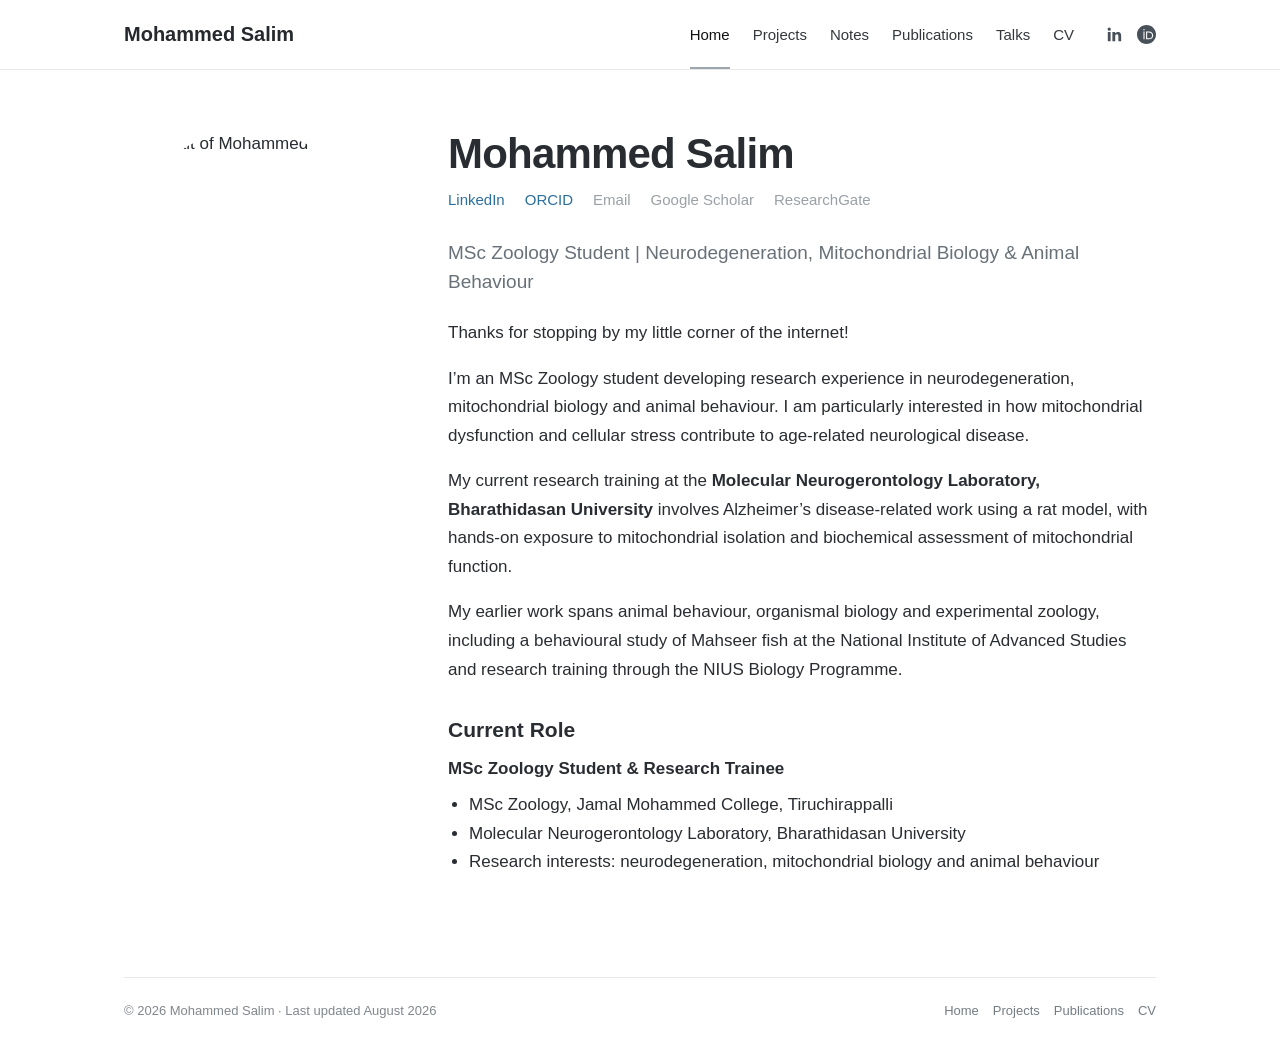
==== index.html @ 858161e7 "Add files via upload" ====
<!doctype html>
<html lang="en">
<head>
<meta charset="utf-8">
<meta name="viewport" content="width=device-width, initial-scale=1">
<meta name="description" content="Mohammed Salim — MSc Zoology student interested in neurodegeneration, mitochondrial biology and animal behaviour.">
<meta name="author" content="Mohammed Salim">
<title>Mohammed Salim</title>
<link rel="stylesheet" href="styles.css">
</head>
<body>
<header class="site-header">
  <div class="header-inner">
    <a class="brand" href="index.html">Mohammed Salim</a>
    <nav class="nav" aria-label="Primary navigation">
      <a href="index.html" class="active">Home</a>
<a href="projects.html">Projects</a>
<a href="notes.html">Notes</a>
<a href="publications.html">Publications</a>
<a href="talks.html">Talks</a>
<a href="cv.html">CV</a>
    </nav>
    <div class="social-icons" aria-label="Profile links">
      <a class="icon-link" href="https://www.linkedin.com/in/salim-ibi" target="_blank" rel="noopener" title="LinkedIn" aria-label="LinkedIn"><svg viewBox="0 0 24 24" aria-hidden="true"><path d="M20.45 20.45h-3.56v-5.57c0-1.33-.03-3.04-1.85-3.04-1.86 0-2.14 1.45-2.14 2.94v5.67H9.34V8.99h3.42v1.57h.05c.48-.9 1.64-1.85 3.37-1.85 3.6 0 4.27 2.37 4.27 5.46v6.28zM5.32 7.42a2.06 2.06 0 1 1 0-4.12 2.06 2.06 0 0 1 0 4.12zM7.1 20.45H3.54V8.99H7.1v11.46z"/></svg></a>
      <a class="icon-link" href="https://orcid.org/0009-0006-0956-3872" target="_blank" rel="noopener" title="ORCID" aria-label="ORCID"><svg viewBox="0 0 24 24" aria-hidden="true"><path d="M12 0C5.37 0 0 5.37 0 12s5.37 12 12 12 12-5.37 12-12S18.63 0 12 0zm-3.15 5.2c.48 0 .87.39.87.87s-.39.87-.87.87a.87.87 0 1 1 0-1.74zm-.66 3.09h1.32v9.66H8.19V8.29zm3.27 0h3.58c3.56 0 5.37 2.54 5.37 4.83 0 2.48-1.94 4.83-5.36 4.83h-3.59V8.29zm1.32 1.19v7.28h2.1c3.14 0 4.17-1.89 4.17-3.64 0-1.7-1.12-3.64-4.17-3.64h-2.1z"/></svg></a>
    </div>
  </div>
</header>
<main>
  <section class="home-grid">
    <div><img class="portrait" src="assets/profile.png" alt="Portrait of Mohammed Salim"></div>
    <div>
      <h1>Mohammed Salim</h1>
      <div class="profile-links">
        <a href="https://www.linkedin.com/in/salim-ibi" target="_blank" rel="noopener">LinkedIn</a>
        <a href="https://orcid.org/0009-0006-0956-3872" target="_blank" rel="noopener">ORCID</a>
        <span class="pending" title="Add your public email later">Email</span>
        <span class="pending" title="Add after creating your profile">Google Scholar</span>
        <span class="pending" title="Add after creating your profile">ResearchGate</span>
      </div>
      <p class="headline">MSc Zoology Student | Neurodegeneration, Mitochondrial Biology &amp; Animal Behaviour</p>
      <p>Thanks for stopping by my little corner of the internet!</p>
      <p>I’m an MSc Zoology student developing research experience in neurodegeneration, mitochondrial biology and animal behaviour. I am particularly interested in how mitochondrial dysfunction and cellular stress contribute to age-related neurological disease.</p>
      <p>My current research training at the <strong>Molecular Neurogerontology Laboratory, Bharathidasan University</strong> involves Alzheimer’s disease-related work using a rat model, with hands-on exposure to mitochondrial isolation and biochemical assessment of mitochondrial function.</p>
      <p>My earlier work spans animal behaviour, organismal biology and experimental zoology, including a behavioural study of Mahseer fish at the National Institute of Advanced Studies and research training through the NIUS Biology Programme.</p>
      <div class="current-role">
        <h3>Current Role</h3>
        <strong>MSc Zoology Student &amp; Research Trainee</strong>
        <ul>
          <li>MSc Zoology, Jamal Mohammed College, Tiruchirappalli</li>
          <li>Molecular Neurogerontology Laboratory, Bharathidasan University</li>
          <li>Research interests: neurodegeneration, mitochondrial biology and animal behaviour</li>
        </ul>
      </div>
    </div>
  </section>
</main>
<footer>
  <div class="footer-inner">
    <div>© 2026 Mohammed Salim · Last updated August 2026</div>
    <div class="footer-links"><a href="index.html">Home</a><a href="projects.html">Projects</a><a href="publications.html">Publications</a><a href="cv.html">CV</a></div>
  </div>
</footer>
</body>
</html>
---- styles.css ----
:root{
  --ink:#292d32;
  --muted:#687078;
  --link:#2b6f9f;
  --line:#e6e8ea;
  --soft:#f7f8f9;
  --max:1080px;
}
*{box-sizing:border-box}
html{background:#fff}
body{
  margin:0;
  color:var(--ink);
  background:#fff;
  font-family:-apple-system,BlinkMacSystemFont,"Segoe UI",Roboto,Helvetica,Arial,sans-serif;
  font-size:17px;
  line-height:1.68;
  -webkit-font-smoothing:antialiased;
}
a{color:var(--link);text-decoration:none}
a:hover{text-decoration:underline}
.site-header{border-bottom:1px solid var(--line);background:#fff}
.header-inner{
  max-width:var(--max);
  margin:0 auto;
  min-height:68px;
  padding:0 24px;
  display:flex;
  align-items:center;
  gap:28px;
}
.brand{
  margin-right:auto;
  color:#25282c;
  font-weight:600;
  font-size:20px;
  white-space:nowrap;
}
.brand:hover{text-decoration:none;color:#25282c}
.nav{display:flex;align-items:center;gap:23px;flex-wrap:wrap;font-size:15px}
.nav a{color:#34383c;padding:22px 0 20px;border-bottom:2px solid transparent}
.nav a:hover{text-decoration:none;color:#111}
.nav a.active{color:#111;border-bottom-color:#9ea6ad}
.social-icons{display:flex;align-items:center;gap:12px;margin-left:2px}
.icon-link{width:20px;height:20px;display:inline-flex;align-items:center;justify-content:center;color:#48515a}
.icon-link:hover{color:#111;text-decoration:none}
.icon-link svg{width:19px;height:19px;fill:currentColor}
main{max-width:var(--max);margin:0 auto;padding:60px 24px 82px}
.home-grid{display:grid;grid-template-columns:270px minmax(0,1fr);gap:54px;align-items:start}
.portrait{width:250px;height:250px;object-fit:cover;object-position:50% 31%;border-radius:50%;display:block}
h1{font-size:42px;line-height:1.16;letter-spacing:-.8px;font-weight:650;margin:0 0 7px}
h2{font-size:31px;line-height:1.25;letter-spacing:-.35px;font-weight:600;margin:0 0 22px}
h3{font-size:21px;line-height:1.4;font-weight:600;margin:28px 0 10px}
h4{font-size:17px;line-height:1.45;font-weight:600;margin:0 0 4px}
p{margin:0 0 17px}
ul{margin:8px 0 18px;padding-left:21px}
.profile-links{display:flex;flex-wrap:wrap;gap:8px 20px;margin:8px 0 27px;font-size:15px}
.profile-links .pending{color:#9aa0a6}
.headline{font-size:19px;line-height:1.5;color:var(--muted);margin-bottom:23px}
.current-role{margin-top:31px}
.current-role strong{display:block;margin-bottom:3px}
.page-intro{max-width:820px;color:var(--muted);margin:-9px 0 34px}
.rule{border:0;border-top:1px solid var(--line);margin:48px 0}
.project-list{margin-top:8px}
.project-row{
  display:grid;
  grid-template-columns:190px minmax(0,1fr);
  gap:27px;
  padding:20px 0 22px;
  border-top:1px solid var(--line);
}
.project-row:last-child{border-bottom:1px solid var(--line)}
.meta{font-size:14px;color:var(--muted)}
.tags{font-size:13px;color:#7a8289;margin-top:5px}
.project-row p{margin:5px 0 0}
.note-row{padding:20px 0;border-top:1px solid var(--line)}
.note-row:last-child{border-bottom:1px solid var(--line)}
.empty{color:#8c949b;font-style:italic;border-top:1px solid var(--line);border-bottom:1px solid var(--line);padding:24px 0}
.publication{padding:22px 0 25px;border-top:1px solid var(--line);border-bottom:1px solid var(--line)}
.publication-title{font-size:21px;line-height:1.4;font-weight:600;margin-bottom:5px}
.journal{font-style:italic;color:var(--muted)}
.citation{font-size:15px;color:var(--muted);margin-top:6px}
.pub-links{display:flex;gap:16px;flex-wrap:wrap;font-size:15px;margin-top:10px}
.placeholder{color:#979ea4;font-style:italic}
table{width:100%;border-collapse:collapse;margin-top:12px;font-size:15px}
th,td{text-align:left;vertical-align:top;border-bottom:1px solid var(--line);padding:12px 14px 12px 0}
th{font-weight:600;color:#4d5359}
.cv-top{display:flex;align-items:center;gap:16px;flex-wrap:wrap;margin-bottom:36px}
.button{display:inline-block;border:1px solid #bcc3c8;border-radius:4px;padding:8px 13px;color:#34383c;font-size:14px}
.button:hover{background:var(--soft);text-decoration:none}
.cv-grid{display:grid;grid-template-columns:1fr 1fr;gap:46px}
.cv-section{margin-bottom:31px}
.cv-item{margin-bottom:16px}
.cv-item strong{display:block}
.small{font-size:14px;color:var(--muted)}
footer{max-width:var(--max);margin:0 auto;padding:0 24px 34px;color:#80878d;font-size:13px}
.footer-inner{border-top:1px solid var(--line);padding-top:22px;display:flex;justify-content:space-between;gap:18px;flex-wrap:wrap}
.footer-links{display:flex;gap:14px;flex-wrap:wrap}
.footer-links a{color:#747c83}
@media(max-width:820px){
  .header-inner{align-items:flex-start;padding-top:17px;padding-bottom:15px;gap:13px;flex-wrap:wrap}
  .brand{width:100%;margin:0}
  .nav{gap:10px 17px}
  .nav a{padding:4px 0}
  .social-icons{margin-left:auto}
  main{padding-top:40px}
  .home-grid{grid-template-columns:1fr;gap:30px}
  .portrait{width:190px;height:190px}
  h1{font-size:36px}
  .project-row{grid-template-columns:1fr;gap:5px}
  .cv-grid{grid-template-columns:1fr;gap:0}
  table{display:block;overflow-x:auto;white-space:nowrap}
}
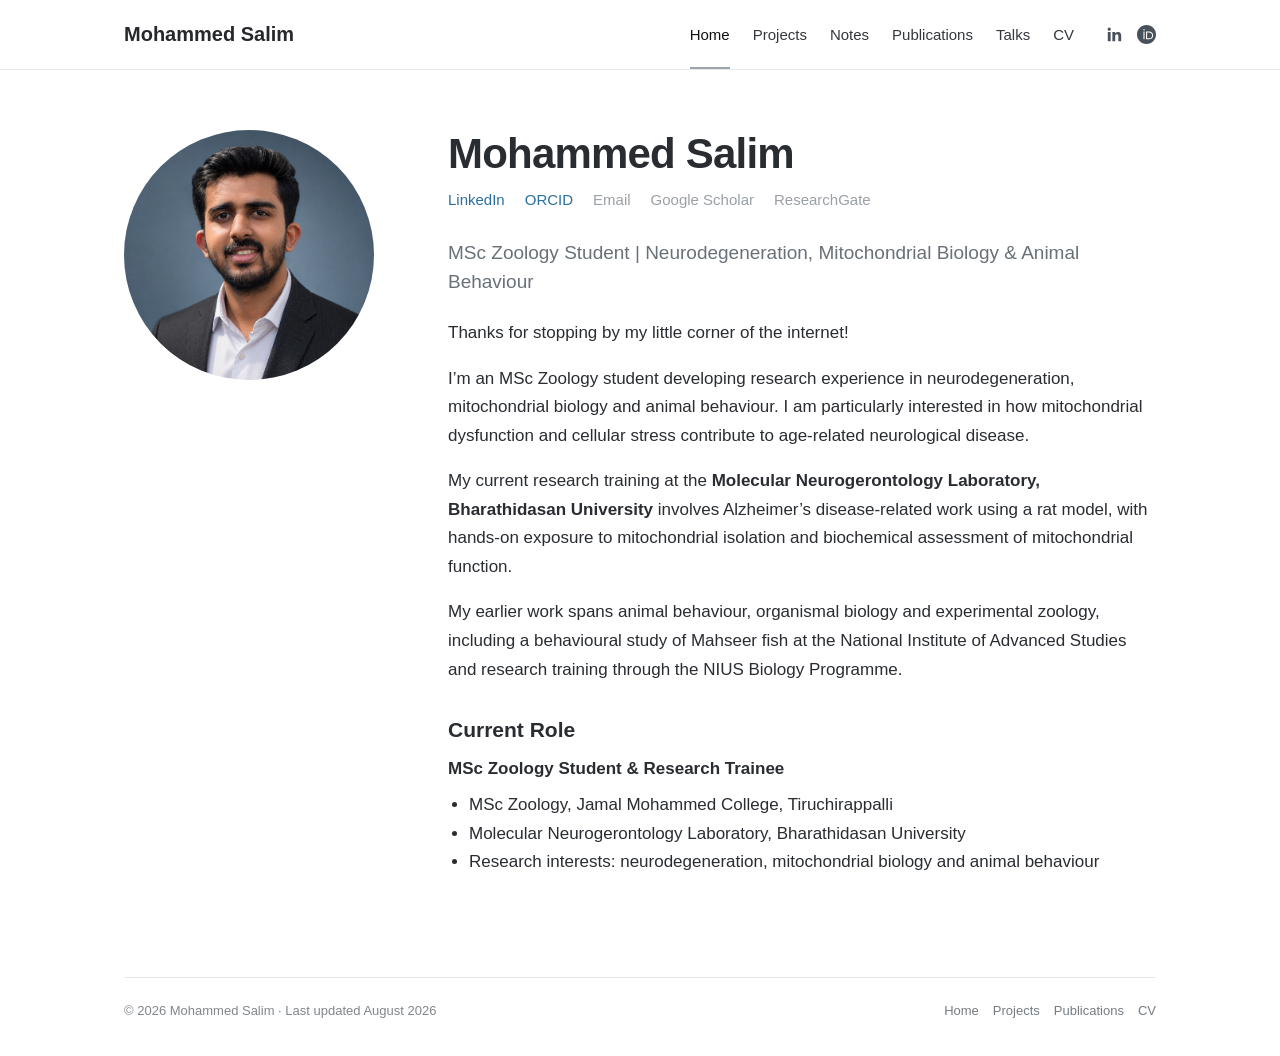
==== commit 501f5339: "Add files via upload" ====
--- a/index.html
+++ b/index.html
@@ -28,7 +28,7 @@
 </header>
 <main>
   <section class="home-grid">
-    <div><img class="portrait" src="assets/profile.png" alt="Portrait of Mohammed Salim"></div>
+    <div><img class="portrait" src="profile.png" alt="Portrait of Mohammed Salim"></div>
     <div>
       <h1>Mohammed Salim</h1>
       <div class="profile-links">
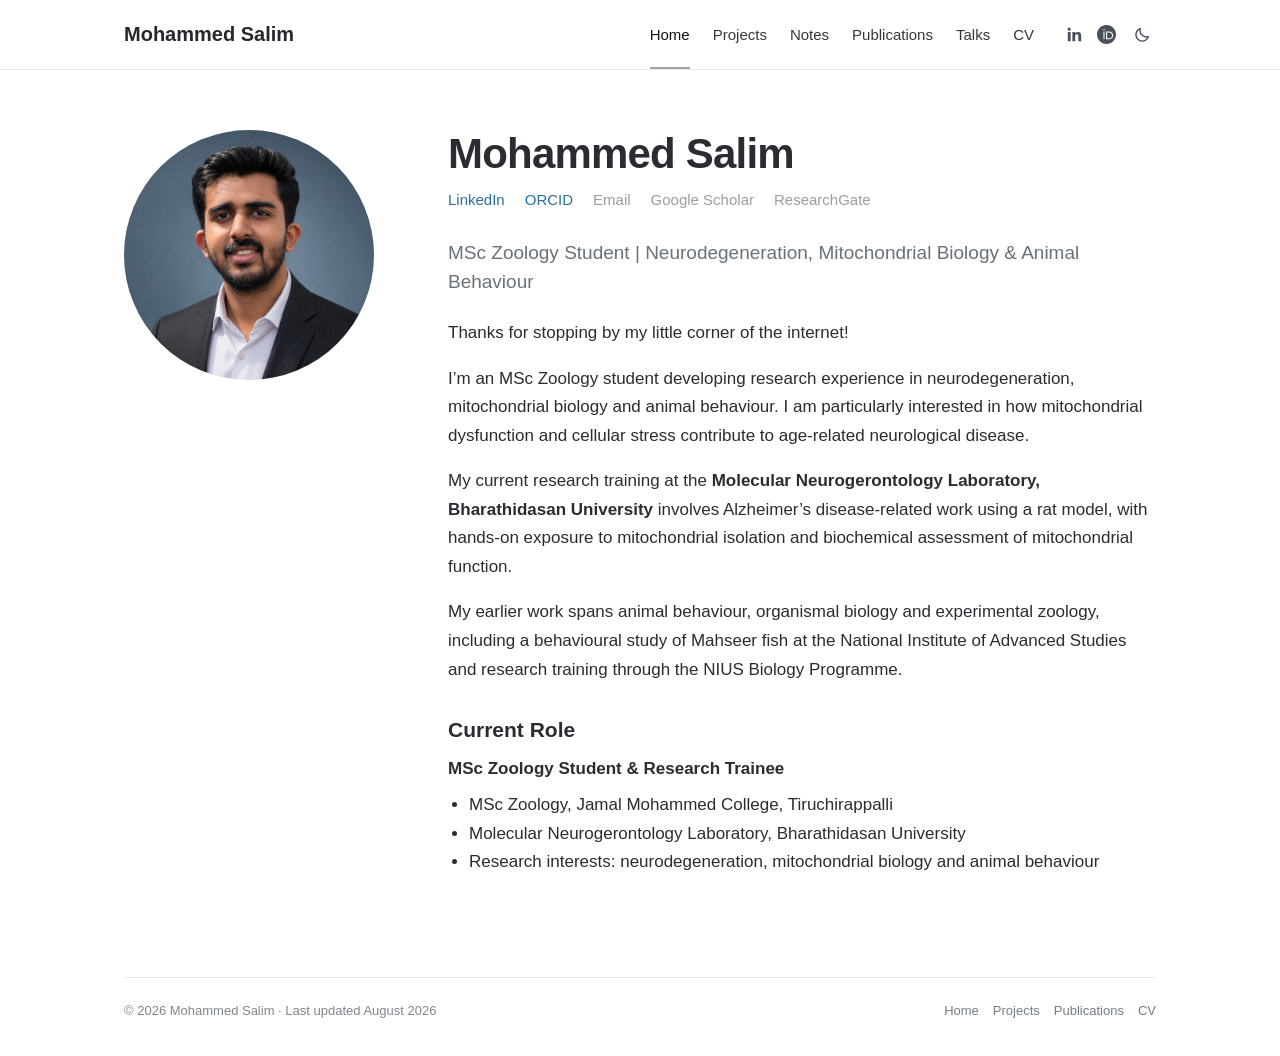
==== commit 34ae724c: "Add files via upload" ====
--- a/index.html
+++ b/index.html
@@ -6,6 +6,15 @@
 <meta name="description" content="Mohammed Salim — MSc Zoology student interested in neurodegeneration, mitochondrial biology and animal behaviour.">
 <meta name="author" content="Mohammed Salim">
 <title>Mohammed Salim</title>
+<script>
+(function(){
+  try {
+    var saved=localStorage.getItem('theme');
+    var dark=saved==='dark'||(!saved&&window.matchMedia&&window.matchMedia('(prefers-color-scheme: dark)').matches);
+    if(dark) document.documentElement.setAttribute('data-theme','dark');
+  } catch(e) {}
+})();
+</script>
 <link rel="stylesheet" href="styles.css">
 </head>
 <body>
@@ -23,6 +32,10 @@
     <div class="social-icons" aria-label="Profile links">
       <a class="icon-link" href="https://www.linkedin.com/in/salim-ibi" target="_blank" rel="noopener" title="LinkedIn" aria-label="LinkedIn"><svg viewBox="0 0 24 24" aria-hidden="true"><path d="M20.45 20.45h-3.56v-5.57c0-1.33-.03-3.04-1.85-3.04-1.86 0-2.14 1.45-2.14 2.94v5.67H9.34V8.99h3.42v1.57h.05c.48-.9 1.64-1.85 3.37-1.85 3.6 0 4.27 2.37 4.27 5.46v6.28zM5.32 7.42a2.06 2.06 0 1 1 0-4.12 2.06 2.06 0 0 1 0 4.12zM7.1 20.45H3.54V8.99H7.1v11.46z"/></svg></a>
       <a class="icon-link" href="https://orcid.org/0009-0006-0956-3872" target="_blank" rel="noopener" title="ORCID" aria-label="ORCID"><svg viewBox="0 0 24 24" aria-hidden="true"><path d="M12 0C5.37 0 0 5.37 0 12s5.37 12 12 12 12-5.37 12-12S18.63 0 12 0zm-3.15 5.2c.48 0 .87.39.87.87s-.39.87-.87.87a.87.87 0 1 1 0-1.74zm-.66 3.09h1.32v9.66H8.19V8.29zm3.27 0h3.58c3.56 0 5.37 2.54 5.37 4.83 0 2.48-1.94 4.83-5.36 4.83h-3.59V8.29zm1.32 1.19v7.28h2.1c3.14 0 4.17-1.89 4.17-3.64 0-1.7-1.12-3.64-4.17-3.64h-2.1z"/></svg></a>
+      <button class="theme-toggle" id="theme-toggle" type="button" aria-label="Switch to dark mode" title="Switch to dark mode">
+        <svg class="moon-icon" viewBox="0 0 24 24" aria-hidden="true"><path d="M20.5 14.2A8.5 8.5 0 0 1 9.8 3.5 8.5 8.5 0 1 0 20.5 14.2Z"/></svg>
+        <svg class="sun-icon" viewBox="0 0 24 24" aria-hidden="true"><circle cx="12" cy="12" r="3.5"/><path d="M12 2v2M12 20v2M4.93 4.93l1.42 1.42M17.65 17.65l1.42 1.42M2 12h2M20 12h2M4.93 19.07l1.42-1.42M17.65 6.35l1.42-1.42"/></svg>
+      </button>
     </div>
   </div>
 </header>
@@ -61,5 +74,6 @@
     <div class="footer-links"><a href="index.html">Home</a><a href="projects.html">Projects</a><a href="publications.html">Publications</a><a href="cv.html">CV</a></div>
   </div>
 </footer>
+<script src="theme.js"></script>
 </body>
 </html>
--- a/styles.css
+++ b/styles.css
@@ -1,17 +1,49 @@
 :root{
+  --bg:#ffffff;
   --ink:#292d32;
   --muted:#687078;
   --link:#2b6f9f;
   --line:#e6e8ea;
   --soft:#f7f8f9;
+  --header-bg:#ffffff;
+  --brand:#25282c;
+  --nav:#34383c;
+  --nav-hover:#111111;
+  --icon:#48515a;
+  --placeholder:#979ea4;
+  --button-border:#bcc3c8;
+  --subtle:#7a8289;
+  --table-head:#4d5359;
+  --footer:#80878d;
+  --footer-link:#747c83;
   --max:1080px;
 }
+html[data-theme="dark"]{
+  color-scheme:dark;
+  --bg:#111315;
+  --ink:#e6e8eb;
+  --muted:#a8b0b8;
+  --link:#7db6dc;
+  --line:#2c3136;
+  --soft:#181b1e;
+  --header-bg:#111315;
+  --brand:#f0f2f4;
+  --nav:#c7ccd1;
+  --nav-hover:#ffffff;
+  --icon:#b8c0c7;
+  --placeholder:#858e96;
+  --button-border:#4b535a;
+  --subtle:#9ba4ac;
+  --table-head:#c7ccd1;
+  --footer:#9099a1;
+  --footer-link:#aab2b9;
+}
 *{box-sizing:border-box}
-html{background:#fff}
+html{background:var(--bg);color-scheme:light}
 body{
   margin:0;
   color:var(--ink);
-  background:#fff;
+  background:var(--bg);
   font-family:-apple-system,BlinkMacSystemFont,"Segoe UI",Roboto,Helvetica,Arial,sans-serif;
   font-size:17px;
   line-height:1.68;
@@ -19,7 +51,7 @@
 }
 a{color:var(--link);text-decoration:none}
 a:hover{text-decoration:underline}
-.site-header{border-bottom:1px solid var(--line);background:#fff}
+.site-header{border-bottom:1px solid var(--line);background:var(--header-bg)}
 .header-inner{
   max-width:var(--max);
   margin:0 auto;
@@ -31,20 +63,40 @@
 }
 .brand{
   margin-right:auto;
-  color:#25282c;
+  color:var(--brand);
   font-weight:600;
   font-size:20px;
   white-space:nowrap;
 }
-.brand:hover{text-decoration:none;color:#25282c}
+.brand:hover{text-decoration:none;color:var(--brand)}
 .nav{display:flex;align-items:center;gap:23px;flex-wrap:wrap;font-size:15px}
-.nav a{color:#34383c;padding:22px 0 20px;border-bottom:2px solid transparent}
-.nav a:hover{text-decoration:none;color:#111}
-.nav a.active{color:#111;border-bottom-color:#9ea6ad}
+.nav a{color:var(--nav);padding:22px 0 20px;border-bottom:2px solid transparent}
+.nav a:hover{text-decoration:none;color:var(--nav-hover)}
+.nav a.active{color:var(--nav-hover);border-bottom-color:#9ea6ad}
 .social-icons{display:flex;align-items:center;gap:12px;margin-left:2px}
-.icon-link{width:20px;height:20px;display:inline-flex;align-items:center;justify-content:center;color:#48515a}
-.icon-link:hover{color:#111;text-decoration:none}
+.icon-link{width:20px;height:20px;display:inline-flex;align-items:center;justify-content:center;color:var(--icon)}
+.icon-link:hover{color:var(--nav-hover);text-decoration:none}
 .icon-link svg{width:19px;height:19px;fill:currentColor}
+.theme-toggle{
+  width:28px;
+  height:28px;
+  padding:0;
+  border:0;
+  background:transparent;
+  color:var(--icon);
+  display:inline-flex;
+  align-items:center;
+  justify-content:center;
+  cursor:pointer;
+  border-radius:4px;
+}
+.theme-toggle:hover{color:var(--nav-hover);background:var(--soft)}
+.theme-toggle:focus-visible{outline:2px solid var(--link);outline-offset:2px}
+.theme-toggle svg{width:18px;height:18px;fill:none;stroke:currentColor;stroke-width:1.8;stroke-linecap:round;stroke-linejoin:round}
+.theme-toggle .sun-icon{display:none}
+html[data-theme="dark"] .theme-toggle .moon-icon{display:none}
+html[data-theme="dark"] .theme-toggle .sun-icon{display:block}
+
 main{max-width:var(--max);margin:0 auto;padding:60px 24px 82px}
 .home-grid{display:grid;grid-template-columns:270px minmax(0,1fr);gap:54px;align-items:start}
 .portrait{width:250px;height:250px;object-fit:cover;object-position:50% 31%;border-radius:50%;display:block}
@@ -55,7 +107,7 @@
 p{margin:0 0 17px}
 ul{margin:8px 0 18px;padding-left:21px}
 .profile-links{display:flex;flex-wrap:wrap;gap:8px 20px;margin:8px 0 27px;font-size:15px}
-.profile-links .pending{color:#9aa0a6}
+.profile-links .pending{color:var(--placeholder)}
 .headline{font-size:19px;line-height:1.5;color:var(--muted);margin-bottom:23px}
 .current-role{margin-top:31px}
 .current-role strong{display:block;margin-bottom:3px}
@@ -71,32 +123,32 @@
 }
 .project-row:last-child{border-bottom:1px solid var(--line)}
 .meta{font-size:14px;color:var(--muted)}
-.tags{font-size:13px;color:#7a8289;margin-top:5px}
+.tags{font-size:13px;color:var(--subtle);margin-top:5px}
 .project-row p{margin:5px 0 0}
 .note-row{padding:20px 0;border-top:1px solid var(--line)}
 .note-row:last-child{border-bottom:1px solid var(--line)}
-.empty{color:#8c949b;font-style:italic;border-top:1px solid var(--line);border-bottom:1px solid var(--line);padding:24px 0}
+.empty{color:var(--subtle);font-style:italic;border-top:1px solid var(--line);border-bottom:1px solid var(--line);padding:24px 0}
 .publication{padding:22px 0 25px;border-top:1px solid var(--line);border-bottom:1px solid var(--line)}
 .publication-title{font-size:21px;line-height:1.4;font-weight:600;margin-bottom:5px}
 .journal{font-style:italic;color:var(--muted)}
 .citation{font-size:15px;color:var(--muted);margin-top:6px}
 .pub-links{display:flex;gap:16px;flex-wrap:wrap;font-size:15px;margin-top:10px}
-.placeholder{color:#979ea4;font-style:italic}
+.placeholder{color:var(--placeholder);font-style:italic}
 table{width:100%;border-collapse:collapse;margin-top:12px;font-size:15px}
 th,td{text-align:left;vertical-align:top;border-bottom:1px solid var(--line);padding:12px 14px 12px 0}
-th{font-weight:600;color:#4d5359}
+th{font-weight:600;color:var(--table-head)}
 .cv-top{display:flex;align-items:center;gap:16px;flex-wrap:wrap;margin-bottom:36px}
-.button{display:inline-block;border:1px solid #bcc3c8;border-radius:4px;padding:8px 13px;color:#34383c;font-size:14px}
+.button{display:inline-block;border:1px solid var(--button-border);border-radius:4px;padding:8px 13px;color:var(--nav);font-size:14px}
 .button:hover{background:var(--soft);text-decoration:none}
 .cv-grid{display:grid;grid-template-columns:1fr 1fr;gap:46px}
 .cv-section{margin-bottom:31px}
 .cv-item{margin-bottom:16px}
 .cv-item strong{display:block}
 .small{font-size:14px;color:var(--muted)}
-footer{max-width:var(--max);margin:0 auto;padding:0 24px 34px;color:#80878d;font-size:13px}
+footer{max-width:var(--max);margin:0 auto;padding:0 24px 34px;color:var(--footer);font-size:13px}
 .footer-inner{border-top:1px solid var(--line);padding-top:22px;display:flex;justify-content:space-between;gap:18px;flex-wrap:wrap}
 .footer-links{display:flex;gap:14px;flex-wrap:wrap}
-.footer-links a{color:#747c83}
+.footer-links a{color:var(--footer-link)}
 @media(max-width:820px){
   .header-inner{align-items:flex-start;padding-top:17px;padding-bottom:15px;gap:13px;flex-wrap:wrap}
   .brand{width:100%;margin:0}
